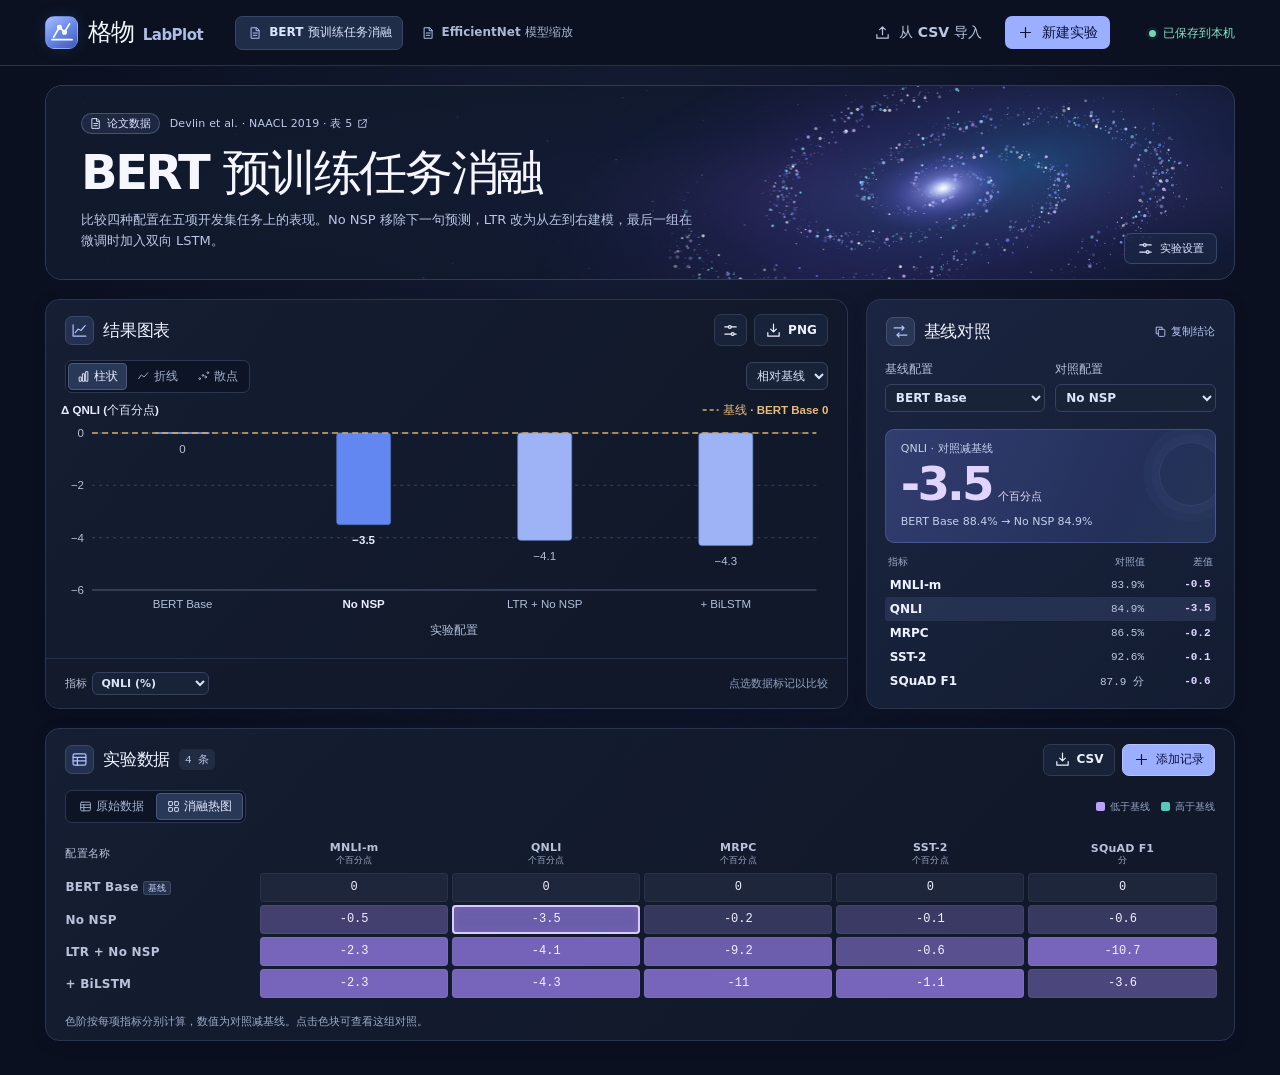
==== index.html @ 2a8a1d6f "feat: build the offline ablation workspace with linked heatmaps and animated stars" ====
<!doctype html>
<html lang="zh-CN">
<head>
  <meta charset="utf-8">
  <meta name="viewport" content="width=device-width, initial-scale=1">
  <meta name="theme-color" content="#f5f7f3">
  <title>格物 LabPlot · 论文实验记录台</title>
  <link rel="icon" href="data:image/svg+xml,%3Csvg xmlns='http://www.w3.org/2000/svg' viewBox='0 0 32 32'%3E%3Crect width='32' height='32' rx='7' fill='%23145243'/%3E%3Cpath d='M6 23l6-10 5 4 8-11' fill='none' stroke='%23d7f0b3' stroke-width='3'/%3E%3C/svg%3E">
  <link rel="stylesheet" href="app.css">
  <script defer src="model.js"></script>
  <script defer src="chart.js"></script>
  <script defer src="stars.js"></script>
  <script defer src="app.js"></script>
</head>
<body>
  <a class="skip" href="#main">跳到实验内容</a>
  <div class="shell">
    <aside class="sidebar" id="sidebar" aria-label="实验册导航">
      <div class="brand"><span class="brand-mark" aria-hidden="true"><svg viewBox="0 0 36 36"><path d="M6 26h24M8 23l7-12 6 6 6-10"/><circle cx="15" cy="11" r="2"/><circle cx="21" cy="17" r="2"/></svg></span><span>格物 <b>LabPlot</b></span></div>
      <div class="side-heading"><h2>我的实验册</h2><span id="book-count"></span></div>
      <button class="new-book" id="new-book"><i data-icon="plus"></i>新建实验</button>
      <nav id="library" aria-label="实验列表"></nav>
      <div class="side-bottom">
        <button class="side-import" id="import-book"><i data-icon="upload"></i>从 CSV 导入</button>
        <div class="workspace-info"><i data-icon="drive"></i><div><b>本地工作区</b><small>数据存储在当前浏览器</small></div></div>
      </div>
    </aside>
    <button class="scrim" id="scrim" aria-label="关闭实验册" hidden></button>
    <main id="main">
      <header class="topbar">
        <div class="crumb"><button id="menu" class="icon-button mobile-menu" aria-label="打开实验册" aria-controls="sidebar" aria-expanded="false"><i data-icon="menu"></i></button><i class="desk-crumb" data-icon="notebook"></i><span>实验册</span><span class="slash">/</span><strong>实验工作台</strong></div>
        <div id="save-status" role="status"></div>
      </header>
      <div class="content">
        <div id="warning" class="warning" role="alert" hidden></div>
        <section id="workspace" aria-label="当前实验">
          <div class="intro">
            <canvas id="starfield" aria-hidden="true"></canvas>
            <div class="intro-text"><div class="meta" id="meta"></div><h1 id="title"></h1><p id="description"></p></div>
            <button id="edit-book" class="button subtle"><i data-icon="sliders"></i>实验设置</button>
          </div>
          <div class="analysis-grid">
            <section class="plot-card card" aria-labelledby="plot-title">
              <header class="card-head"><div class="section-name"><span class="section-icon"><i data-icon="chart"></i></span><h2 id="plot-title">结果图表</h2></div>
                <div class="actions"><button class="icon-button" id="style-chart" title="图表样式" aria-label="图表样式"><i data-icon="sliders"></i></button><button class="button small" id="png"><i data-icon="download"></i>PNG</button></div>
              </header>
              <div class="plot-toolbar">
                <div class="segmented" role="group" aria-label="图表类型"><button data-type="bar"><i data-icon="bars"></i>柱状</button><button data-type="line"><i data-icon="line"></i>折线</button><button data-type="scatter"><i data-icon="scatter"></i>散点</button></div>
                <label class="select-wrap"><span class="sr-only">数据显示</span><select id="mode"><option value="delta">相对基线</option><option value="raw">原始数值</option></select></label>
              </div>
              <div class="plot" id="plot" aria-label="交互图表"></div>
              <div class="plot-footer"><div class="axis-controls"><label id="x-wrap" hidden>X 轴 <select id="x-axis"></select></label><label><span id="y-caption">指标</span> <select id="y-axis"></select></label></div><span class="plot-hint">点选数据标记以比较</span></div>
            </section>
            <section class="comparison card" aria-labelledby="comparison-title">
              <header class="card-head"><div class="section-name"><span class="section-icon"><i data-icon="compare"></i></span><h2 id="comparison-title">基线对照</h2></div><button class="copy-label" id="copy-result" title="复制当前指标的对照描述"><i data-icon="copy"></i>复制结论</button></header>
              <div class="compare-body">
                <div class="pair"><label>基线配置<select id="baseline"></select></label><label>对照配置<select id="selected"></select></label></div>
                <div id="comparison-readout" aria-live="polite"></div>
              </div>
            </section>
          </div>
          <section class="data-card card" aria-labelledby="table-title">
            <header class="card-head"><div class="section-name"><span class="section-icon"><i data-icon="table"></i></span><h2 id="table-title">实验数据</h2><span id="table-count" class="count"></span></div><div class="actions"><button class="button small" id="csv"><i data-icon="download"></i>CSV</button><button class="button small primary" id="add-row"><i data-icon="plus"></i>添加记录</button></div></header>
            <div class="matrix-toolbar"><div class="segmented" role="group" aria-label="数据视图"><button data-view="table"><i data-icon="table"></i>原始数据</button><button data-view="heat"><i data-icon="heat"></i>消融热图</button></div><span id="matrix-key" hidden><i></i>低于基线 <i></i>高于基线</span></div>
            <div id="raw-table" class="table-scroll"><table><thead id="thead"></thead><tbody id="tbody"></tbody></table></div>
            <div id="heat-table" class="table-scroll" hidden></div>
            <p class="table-help" id="table-help"></p>
          </section>
        </section>
        <section id="empty-library" class="card empty" hidden><h1>新建第一份实验记录</h1><p>给实验命名并设置指标，或从已有的 CSV 表格开始。</p><button class="button primary" id="first-book">新建实验</button></section>
      </div>
    </main>
  </div>
  <dialog id="dialog"><form id="dialog-form"><header class="dialog-head"><h2 id="dialog-title"></h2><button class="icon-button" type="button" data-close aria-label="关闭"><i data-icon="close"></i></button></header><div id="dialog-body"></div><p id="dialog-error" role="alert" hidden></p><footer class="dialog-foot"><button class="button" type="button" data-close>取消</button><button id="dialog-submit" class="button primary" type="submit">保存</button></footer></form></dialog>
  <div class="toast" id="toast" role="status" hidden></div>
  <noscript>请启用 JavaScript 以编辑数据、绘图和保存实验。</noscript>
</body>
</html>
---- app.css ----
:root{
  color-scheme:dark;--ink:#edf2ff;--muted:#b8c2d9;--dim:#96a4c3;--line:#303b54;
  --green:#a8bcff;--deep:#647ce0;--pale:#2b3458;--paper:#0a1020;--white:#11192b;--warm:#ddae75;
  --sans:Inter,"PingFang SC","Microsoft YaHei",system-ui,sans-serif;
  --mono:"SFMono-Regular","IBM Plex Mono",Consolas,ui-monospace,monospace;
  font:14px/1.55 var(--sans);color:var(--ink);background:var(--paper);font-synthesis:none
}
*,*::before,*::after{box-sizing:border-box}
body{margin:0}button,input,select,textarea{font:inherit;color:inherit}button,select{cursor:pointer}
button{border:0;background:none}a{color:var(--green);text-underline-offset:3px}button:disabled,select:disabled{cursor:not-allowed;opacity:.5}
button:focus-visible,a:focus-visible,select:focus-visible,input:focus-visible,textarea:focus-visible{outline:3px solid #b9a0ff;outline-offset:2px}
[hidden]{display:none!important}h1,h2,h3,p{margin:0}button,select,a,input{touch-action:manipulation}button{font-weight:560}
svg.ico{width:17px;height:17px;stroke:currentColor;stroke-width:1.7;stroke-linecap:round;stroke-linejoin:round;fill:none;flex:none;display:inline-block}
.sr-only,.skip:not(:focus){position:absolute;width:1px;height:1px;overflow:hidden;clip-path:inset(50%);white-space:nowrap}
.skip:focus{position:fixed;top:10px;left:12px;z-index:20;background:#182238;padding:8px 14px}
.shell{display:grid;grid-template-columns:228px minmax(0,1fr);min-height:100vh}
.sidebar{position:sticky;top:0;height:100vh;height:100dvh;display:flex;flex-direction:column;padding:0 18px 14px;background:#0a1020;border-right:1px solid var(--line);z-index:5}
.brand{min-height:83px;display:flex;gap:11px;align-items:center;padding:0 9px;letter-spacing:-.07em;font-size:25px;font-weight:780}
.brand b{color:#a8bcff;font:560 14px/1 var(--sans);letter-spacing:-.04em;margin-left:3px}
.brand-mark{width:38px;height:38px;display:grid;place-items:center;background:var(--deep);border-radius:11px}
.brand-mark svg{width:30px;height:30px;fill:var(--deep);stroke:#edf0ff;stroke-width:2.1;stroke-linecap:round;stroke-linejoin:round}
.side-heading{margin:31px 9px 13px;display:flex;align-items:center;justify-content:space-between;color:#b8c2d9}
.side-heading h2{font-size:12px;letter-spacing:.1em;font-weight:650}.side-heading span{font:12px var(--mono)}
.new-book,.side-import{height:37px;width:100%;border-radius:7px;display:flex;align-items:center;justify-content:center;gap:8px}
.new-book{color:#fff;background:var(--deep);margin-bottom:17px}.new-book:hover,.primary:hover{background:#9faeff}
#library{display:flex;flex-direction:column;gap:6px;overflow-y:auto;margin-inline:-2px;padding:2px}
.library-item{display:flex;width:100%;align-items:center;text-align:left;padding:10px;gap:9px;border:1px solid transparent;border-radius:8px;min-width:0}
.library-item:hover,.side-import:hover{background:#171f32}.library-item[aria-current=true]{background:#2b3458;border-color:#28354e;color:#edf2ff}
.book-symbol{width:29px;height:32px;border-radius:6px;background:#171f32;display:grid;place-items:center;flex:none;color:#b8c2d9}
.library-item[aria-current=true] .book-symbol{background:#394a78;color:var(--deep)}
.book-label{overflow:hidden;display:block}.book-label b,.book-label small{display:block;white-space:nowrap;overflow:hidden;text-overflow:ellipsis}.book-label b{font-size:13px;font-weight:650}.book-label small{color:#96a4c3;font-size:11px;margin-top:2px}
.side-bottom{margin-top:auto;padding-top:14px}.side-import{justify-content:flex-start;padding-left:10px;color:#b8c2d9}.workspace-info{display:flex;align-items:center;gap:10px;border-top:1px solid #303b54;padding:17px 8px 3px;margin-top:12px}.workspace-info>svg{width:21px;height:21px;color:#b8c2d9}.workspace-info b,.workspace-info small{display:block}.workspace-info b{font-size:12px}.workspace-info small{font-size:11px;color:var(--muted)}
main{min-width:0}.topbar{height:61px;border-bottom:1px solid var(--line);display:flex;align-items:center;justify-content:space-between;padding:0 clamp(20px,3vw,52px);background:#0a1020}
.crumb,.actions,.section-name,.meta,.axis-controls,.legend,#save-status{display:flex;align-items:center;gap:9px}
.crumb{font-size:12px;color:var(--dim)}.crumb strong{font-weight:600;color:#edf2ff}.crumb .slash{color:#96a4c3;margin:0 2px}.crumb .ico{width:15px;height:15px}
#save-status{gap:7px;font-size:12px;color:#88e0c9}.status-dot{width:7px;height:7px;border-radius:50%;background:#88e0c9;box-shadow:0 0 0 3px #394a78}.status-dot.warn{background:#ddae75;box-shadow:0 0 0 3px #343042}
.content{max-width:1560px;margin:0 auto;padding:clamp(24px,3.2vw,48px) clamp(18px,3vw,52px) 40px}
.intro{display:flex;align-items:center;justify-content:space-between;gap:16px;margin:0 0 25px}.intro-text{min-width:0}.meta{gap:7px;min-height:19px;font-size:11px;letter-spacing:.015em;color:var(--muted);flex-wrap:wrap}.meta a{color:#b8c2d9;text-decoration:none;display:inline-flex;gap:4px;align-items:center}.meta a:hover{text-decoration:underline}.meta .ico{width:13px;height:13px}
.meta-badge{display:inline-flex;align-items:center;gap:5px;border:1px solid #303b54;background:#2b3458;border-radius:5px;color:#a8bcff;padding:1px 6px;font-weight:650}
.intro h1,.empty h1{font-size:clamp(28px,3.1vw,44px);line-height:1.18;letter-spacing:-.055em;font-weight:730;margin:11px 0 8px;overflow-wrap:anywhere}
.intro p{font-size:13px;color:var(--muted);line-height:1.65;max-width:830px}
.button,.icon-button{display:inline-flex;align-items:center;justify-content:center;gap:6px;border:1px solid #303b54;background:#182238;border-radius:7px;min-height:35px;padding:6px 12px;line-height:1.25;white-space:nowrap;font-size:13px}
.button:hover,.icon-button:hover{background:#171f32;border-color:#394a78}.button.subtle{background:transparent}.button.small,.icon-button{font-size:12px;min-height:32px;padding:5px 10px}.icon-button{width:33px;padding:4px}.button.primary,.primary{background:var(--deep);color:white;border-color:var(--deep)}.button.primary:hover{background:#9faeff}
.mobile-menu,.scrim{display:none}.analysis-grid{display:grid;grid-template-columns:minmax(0,1.95fr) minmax(255px,.9fr);gap:18px;align-items:stretch}
.card{background:var(--white);border:1px solid var(--line);border-radius:13px;box-shadow:0 2px 4px #00000018;min-width:0;overflow:hidden}
.card-head{min-height:62px;display:flex;align-items:center;justify-content:space-between;padding:14px 19px;gap:12px}.section-name{gap:9px;min-width:0}.section-name h2{font-size:17px;letter-spacing:-.025em;font-weight:680;line-height:1.35;overflow-wrap:anywhere}.section-icon{height:29px;width:29px;display:grid;place-items:center;border:1px solid #303b54;background:#2b3458;border-radius:7px;color:#a8bcff;flex:none}
.actions{gap:7px;flex:none}.plot-toolbar{display:flex;align-items:center;justify-content:space-between;gap:6px;padding:0 19px 6px;flex-wrap:wrap}
.segmented{display:inline-flex;background:#171f32;border:1px solid #303b54;border-radius:7px;padding:2px;gap:1px}.segmented button{display:inline-flex;align-items:center;gap:4px;font-size:12px;color:#b8c2d9;min-height:26px;padding:3px 8px;border-radius:4px;border:1px solid transparent}.segmented .ico{width:13px;height:13px}.segmented [aria-pressed=true]{color:var(--deep);background:#182238;border-color:#303b54;box-shadow:0 1px 2px #080d271a}
select{max-width:100%;min-width:0;background-color:#fff;border:1px solid #303b54;border-radius:6px;padding:5px 6px;font-size:12px;color:#b8c2d9}
.plot{width:100%;padding:0 12px;line-height:0}.plot>svg{max-width:100%;width:100%;height:auto;display:block}.plot [data-row]{cursor:pointer}
.plot-footer{padding:11px 19px;border-top:1px solid #303b54;display:flex;justify-content:space-between;align-items:center;gap:8px;min-height:50px;flex-wrap:wrap}
.axis-controls{flex-wrap:wrap;gap:8px}.axis-controls label{font-size:11px;color:var(--muted);display:inline-flex;gap:5px;align-items:center}.axis-controls select{font-weight:580;font-size:11px;padding:3px 4px;max-width:135px}.legend{color:var(--muted);font-size:11px;overflow-wrap:anywhere;gap:5px}.rule{width:15px;border-top:2px dashed #ddae75;display:inline-block}
.comparison{background:#171f32}.comparison .card-head{padding-bottom:7px}.comparison .section-icon{background:#2b3458;border-color:#303b54}
.compare-body{padding:3px 18px 15px}.pair{display:grid;grid-template-columns:1fr 1fr;gap:10px}.pair label,.field{display:flex;flex-direction:column;gap:5px;font-weight:550;font-size:12px;color:var(--muted)}.pair select{width:100%;font-weight:600}
.readout{margin:17px 0 11px;padding:12px 14px;background:var(--deep);color:#fff;border-radius:9px}.readout .cap{font-size:11px;color:#c4cced}.big-delta{display:flex;align-items:baseline;gap:6px;margin-top:1px;color:#edf0ff;font-variant-numeric:tabular-nums}.big-delta b{font:600 clamp(30px,3vw,44px)/1.12 var(--sans);letter-spacing:-.055em}.big-delta small{color:#edf0ff;font-size:11px}.raw-pair{color:#edf0ff;font-size:11px;margin-top:3px;font-variant-numeric:tabular-nums;overflow-wrap:anywhere}
.score-list{margin:0;padding:0;list-style:none}.score-list button{display:grid;grid-template-columns:minmax(66px,1fr) minmax(25px,.75fr) 49px;align-items:center;gap:8px;width:100%;padding:3px 3px;font-size:11px;text-align:left;line-height:1.35;border-radius:3px}.score-list button:hover,.score-list button[aria-pressed=true]{background:#2b3458}.score-name{overflow:hidden;text-overflow:ellipsis;white-space:nowrap}.score-track{height:4px;background:#171f32;border-radius:3px;overflow:hidden}.score-track span{display:block;height:100%;background:#647ce0;border-radius:3px}.score-val{text-align:right;font-family:var(--mono);font-size:10px}
.data-card{margin-top:19px}.data-card .card-head{min-height:61px}.count{font:11px var(--mono);padding:3px 6px;border-radius:5px;background:#171f32;color:#a8bcff}
.table-scroll{overflow-x:auto;max-height:500px;scrollbar-width:thin}table{width:100%;border-collapse:separate;border-spacing:0;font-size:13px}th,td{text-align:right;white-space:nowrap;border-bottom:1px solid #28354e;padding:8px 12px}th{position:sticky;top:0;z-index:1;background:#171f32;color:#b8c2d9;font-weight:600;font-size:11px;letter-spacing:.02em}th:first-child,td:first-child{padding-left:19px;text-align:left}th:last-child,td:last-child{padding-right:18px;width:78px}td{font-family:var(--mono);font-variant-numeric:tabular-nums}tr.is-selected td{background:#2b3458}tr.is-selected td:first-child{box-shadow:inset 3px 0 #88e0c9}tr:hover td{background:#171f32}tr.is-selected:hover td{background:#2b3458}
.row-select{display:inline-flex;align-items:center;gap:8px;text-align:left;max-width:210px;white-space:normal;overflow-wrap:anywhere;font:620 12px var(--sans);padding:3px 0;line-height:1.5}.row-select .dot{width:8px;height:8px;border-radius:100%;border:1.5px solid #c4cced;flex:none}.is-selected .dot{background:var(--green);border-color:var(--green)}.baseline-tag{font:550 9px var(--sans);border:1px solid #303b54;border-radius:3px;padding:1px 4px;background:#171f32;color:#b8c2d9}
.row-action{height:27px;width:27px;display:inline-grid;place-items:center;border-radius:5px;color:#a8bcff}.row-action:hover{background:#2b3458;color:var(--deep)}.row-action .ico{height:15px;width:15px}.table-help{color:var(--dim);padding:9px 19px;font-size:11px;line-height:1.5}.empty{padding:28px}.empty p{color:var(--muted);margin-bottom:18px}.empty-cell{padding:20px!important;text-align:center!important;font:13px var(--sans);color:var(--muted)}.missing{color:#96a4c3}
.warning,#dialog-error{border-radius:7px;background:#343042;color:#ffd6a2;font-size:13px;padding:9px 12px}.warning{margin-bottom:15px}
dialog{width:min(465px,calc(100% - 28px));padding:0;border:1px solid var(--line);border-radius:13px;background:#182238;color:var(--ink);box-shadow:0 15px 70px #152b2430;max-height:90dvh}dialog::backdrop{background:#020518b8}.dialog-head,.dialog-foot{display:flex;align-items:center;gap:9px;padding:15px 20px}.dialog-head{justify-content:space-between;border-bottom:1px solid #303b54}.dialog-head h2{font-size:19px;letter-spacing:-.03em}.dialog-foot{justify-content:flex-end;border-top:1px solid #303b54;background:#171f32}.dialog-foot .danger{margin-right:auto;color:#ffb1ac;border-color:#6c474c}#dialog-body{padding:18px 20px;display:grid;gap:13px}#dialog-error{margin:0 20px 14px}.field input,.field textarea,.field select{border:1px solid #303b54;border-radius:6px;background:#182238;padding:8px 9px;width:100%;font-size:13px;color:var(--ink)}.field input[type=color]{height:38px;padding:3px}.field textarea{resize:vertical;min-height:65px}.fields{display:grid;grid-template-columns:1fr 1fr;gap:11px}.check{display:flex;align-items:center;gap:7px;font-size:13px}.check input{accent-color:var(--green)}.form-help{font-size:12px;line-height:1.6;color:var(--muted)}.field input[type=file]{width:100%;padding:6px}
.toast{position:fixed;bottom:18px;left:50%;transform:translateX(-50%);z-index:20;border:1px solid #121a2b;background:#121a2b;color:#fff;font-size:13px;border-radius:7px;padding:9px 18px;max-width:90vw;text-align:center;box-shadow:0 4px 18px #172d2026}
@media(min-width:1500px){.shell{grid-template-columns:246px minmax(0,1fr)}.content{padding-top:48px}.compare-body{padding-inline:22px}.sidebar{padding-inline:22px}}
@media(max-width:1150px){.shell{grid-template-columns:198px minmax(0,1fr)}.sidebar{padding-inline:13px}.content{padding-inline:22px}.analysis-grid{gap:12px;grid-template-columns:minmax(0,1.6fr) minmax(230px,1fr)}.card-head{padding-inline:14px}.plot-toolbar,.plot-footer{padding-inline:13px}.compare-body{padding-inline:13px}.intro h1{font-size:34px}.section-name h2{font-size:16px}th,td{padding-inline:8px}}
@media(max-width:950px){.shell{grid-template-columns:1fr}.sidebar{position:fixed;left:0;top:0;width:240px;transform:translateX(-105%);transition:transform .18s}.side-open .sidebar{transform:none}.side-open .scrim{display:block;position:fixed;inset:0;background:#040819aa;z-index:4}.mobile-menu{display:inline-flex}.desk-crumb{display:none!important}.topbar{height:53px}.content{padding-top:24px}}
@media(max-width:680px){.analysis-grid{grid-template-columns:minmax(0,1fr);gap:12px}.content{padding:20px 12px 26px}.topbar{padding:0 13px}.intro{position:relative;display:block;margin-bottom:16px}.intro h1{font-size:29px;margin:9px 0 5px}.intro p{font-size:12px}.intro .subtle{margin-top:8px;min-height:29px;font-size:11px;padding:4px 8px}.intro .subtle .ico{width:13px;height:13px}.meta{font-size:10px}.comparison .card-head{min-height:47px}.compare-body{padding-bottom:13px}.readout{margin:10px 0 7px}.data-card{margin-top:12px}.section-name{gap:6px}.card-head{min-height:53px}.section-name h2{font-size:16px}.data-card .card-head{min-height:53px}.plot{padding-inline:5px}.data-card .actions{gap:4px}.button.small{padding:5px 7px}.table-help{padding-inline:12px}th:first-child,td:first-child{padding-left:12px}th:last-child,td:last-child{padding-right:10px}.table-scroll{max-height:420px}.pair{grid-template-columns:1fr 1fr}.big-delta b{font-size:36px}}
@media(prefers-reduced-motion:reduce){*{transition:none!important;scroll-behavior:auto!important}}
.plot-card{display:flex;flex-direction:column}.plot-footer{margin-top:auto}.plot-hint,.copy-label{font-size:11px;color:var(--muted)}.copy-label{display:inline-flex;align-items:center;gap:4px;padding:5px 0 5px 5px;border-radius:4px}.copy-label .ico{width:13px;height:13px}.copy-label:hover{text-decoration:underline;color:var(--green)}
.score-list button,.score-head{display:grid;grid-template-columns:minmax(68px,1fr) minmax(32px,.65fr) minmax(34px,.5fr);align-items:center;gap:5px}
.score-current,.score-val,.score-head span:not(:first-child){text-align:right}.score-current{color:#b8c2d9;font:10px var(--mono)}.score-head{font-size:10px;color:#96a4c3;margin:6px 3px 3px}
.matrix-toolbar{display:flex;flex-wrap:wrap;gap:9px;align-items:center;justify-content:space-between;padding:0 19px 12px}.matrix-toolbar .segmented button{padding-inline:10px}#matrix-key{display:flex;align-items:center;gap:5px;font-size:10px;color:#96a4c3}#matrix-key i{display:inline-block;width:9px;height:9px;border-radius:2px;background:#b9a0ff}#matrix-key i:nth-child(2){margin-left:6px;background:#57c8bb}
.heatmap{padding:0 13px 4px;border-collapse:separate;border-spacing:4px 3px}.heatmap th,.heatmap td{background:transparent;border:0;padding:0;text-align:center;white-space:nowrap}.heatmap thead th{font-size:11px;line-height:1.25;padding:3px 2px 4px}.heatmap thead small{display:block;font-size:9px;font-weight:450;color:var(--dim)}.heatmap th:first-child,.heatmap tr th[scope=row]{text-align:left;position:static;padding:0 7px 0 2px}.heatmap tbody th{font:590 12px var(--sans);width:17%}.heatmap td:last-child,.heatmap th:last-child{padding:0;width:auto}.heatmap tr:hover td{background:transparent}.heat-cell{display:block;width:100%;min-width:64px;padding:6px 3px;font:530 12px var(--mono);border:1px solid #b4bdff15;border-radius:4px;line-height:1.25;color:#edf2ff}.heat-cell[aria-pressed=true]{outline:2px solid #b9a0ff;outline-offset:-2px}.heat-cell:hover{box-shadow:inset 0 0 0 1px #b9a0ff}.heat-cell:focus-visible{outline:3px solid var(--green)}
@media(max-width:680px){.matrix-toolbar{padding:0 12px 8px}.heatmap{padding:0 8px 3px}.heat-cell{min-width:59px}.score-list button{padding-block:5px}}
/* The notebook navigation and sky are separate from the figure's interactive surface. */
body{background:radial-gradient(ellipse at 50% 22%,#141c34 0%,#0a1020 68%);min-height:100vh}
.brand{color:#f4f6ff;font-weight:750}.brand b{color:#adbce3;font-weight:630;letter-spacing:-.035em}.brand-mark{background:linear-gradient(145deg,#a9bcff,#6686e5 52%,#4159b5);border:1px solid #a5baff52;box-shadow:0 0 16px #557bea2a}.brand-mark svg{stroke:#fff;fill:transparent}
.button.primary,.new-book{background:#9caeff;border-color:#b4c0ff;color:#0b1537;font-weight:680}.button.primary:hover,.new-book:hover{background:#b3bfff;color:#101a37}
.button.subtle{background:#1c2947a8;border-color:#62779d6e;color:#e1e7ff}.button:hover,.icon-button:hover{border-color:#697ba4}.button:focus-visible{outline-color:#c3caff}
.topbar{background:#0a1020;color:#bac6e5}.status-dot{background:#74d4b9;box-shadow:0 0 0 3px #73d6be13}.crumb strong{color:#dce4fa}
.content{max-width:1512px;padding:19px clamp(20px,3.55vw,67px) 34px}
.intro{isolation:isolate;position:relative;overflow:hidden;margin-bottom:19px;min-height:195px;padding:23px clamp(20px,2.7vw,43px);border:1px solid #2f3b5b;border-radius:17px;background:radial-gradient(ellipse at 75% 54%,#202447 1%,#121b36 40%,#10182b 85%);display:flex;align-items:center;gap:12px}
#starfield{position:absolute;inset:0;width:100%;height:100%;pointer-events:none;z-index:-2}
.intro::after{content:"";position:absolute;inset:0;z-index:-1;pointer-events:none;background:linear-gradient(90deg,#11192ce6 0%,#11192ca6 33%,transparent 65%)}
.intro-text{max-width:63%;position:relative}.intro h1{font-size:clamp(32px,3.75vw,56px);letter-spacing:-.05em;line-height:1.12;margin:12px 0 9px;color:#f5f6ff}.intro p{color:#bac7e3;font-size:13px;max-width:620px}.meta{color:#b0bbdf;gap:10px}.meta a{color:#bdc9e7}.meta-badge{background:#7d8dcc22;border-color:#9aa6ea52;color:#e1e6ff;padding:1px 7px;border-radius:20px}.intro .subtle{position:absolute;right:17px;bottom:15px;backdrop-filter:blur(8px);min-height:30px;font-size:11px}
.card{background:linear-gradient(132deg,#151e32,#101829 78%);border-color:#2a3650;border-radius:14px;box-shadow:0 3px 15px #05091724}.card-head{min-height:57px}.section-icon{color:#b0c2ff;background:#243050;border:1px solid #3a4969}.section-name h2{color:#eef2ff;letter-spacing:-.02em}
.segmented{background:#0c1425;border-color:#2c3751}.segmented [aria-pressed=true]{background:#2a3858;color:#e5ebff;border-color:#485a82}.segmented button{color:#a4b3d0}.plot-toolbar select,.axis-controls select,.pair select{background-color:#182338;border-color:#35435e;color:#d9e3fa}.plot-footer{border-color:#26324a;background:#11192a88}.plot-hint{color:#91a2c2}
.plot>svg>rect[width="100%"]{fill:transparent}.plot>svg text{fill:#b2c0d9}.plot>svg text[font-weight="600"],.plot>svg text[font-weight="650"],.plot>svg text[font-weight="700"]{fill:#e9edff}.plot>svg text[fill="#92691e"]{fill:#e7bc79}.plot>svg line[stroke="#dfe8e2"]{stroke:#37435c}.plot>svg line[stroke="#aebdb5"]{stroke:#53617b}.plot>svg line[stroke="#92691e"]{stroke:#d8ac68}
.plot [data-row]:focus-visible{outline:1px solid #b2c3ff}.plot [data-row]:hover{filter:brightness(1.15)}
.comparison{background:linear-gradient(138deg,#1b2440 0%,#172139 46%,#131c31)}.comparison .section-icon{background:#293656;border-color:#415072}.comparison .card-head{padding-bottom:8px}.copy-label{color:#b4c6f1}
.readout{position:relative;background:linear-gradient(115deg,#323d70,#24305a 72%,#233455);border:1px solid #8798e34a;padding:10px 15px 12px;overflow:hidden}.readout .cap,.raw-pair{color:#c3cfea}.big-delta{color:#e1d5ff}.big-delta b{font-size:clamp(38px,3.65vw,55px);font-weight:570;letter-spacing:-.06em}.big-delta small{color:#e1def5}.readout:after{content:"";position:absolute;right:-8px;top:12px;width:64px;height:64px;border:1px solid #858ed727;border-radius:50%;box-shadow:0 0 0 8px #8795e309,0 0 0 16px #8795e308;pointer-events:none}
.score-list button,.score-head{grid-template-columns:minmax(70px,1fr) minmax(43px,.62fr) minmax(40px,.4fr)}.score-list button{padding:4px 5px;font-size:12px}.score-current,.score-val{font-size:11px}.score-current{color:#bcc8e0}.score-val{color:#dcd5ff}.score-list button:hover,.score-list button[aria-pressed=true]{background:#35426985}.score-head{color:#9bacca}
.table-scroll{scrollbar-color:#414f6c transparent}.heatmap,.heatmap tr:hover td{background:transparent}.heatmap thead small{color:#9daac4}.heat-cell{color:#f4f1ff;border-color:#c1c9f412;min-height:29px}.heat-cell[aria-pressed=true]{outline-color:#d9cbff;box-shadow:inset 0 0 10px #d5c6ff22}.heat-cell:hover{box-shadow:inset 0 0 0 1px #c7bdff}.baseline-tag{color:#c8d4fa;background:#26324c;border-color:#3c4a67}.count{background:#212c43;color:#b8c4e1}.table-help{color:#9aabc8}
dialog{background:#151e30;border-color:#364761}dialog .dialog-head,.dialog-foot{border-color:#34415b}.dialog-foot{background:#111b2f}.field input,.field textarea,.field select{color:#e5edff;background:#0e182b}.warning,#dialog-error{color:#ffdeab;background:#403442}
@media(min-width:951px){
 .shell{display:block}.sidebar{position:relative;top:auto;width:100%;height:66px;min-height:66px;display:flex;flex-direction:row;align-items:center;gap:13px;padding:0 170px 0 clamp(22px,3.55vw,67px);border:0;border-bottom:1px solid #27324b;background:#0b1120}
 .brand{min-height:0;padding:0 19px 0 0;flex:none;font-size:24px;gap:10px}.brand-mark{width:33px;height:33px;border-radius:9px}.brand b{font-size:15px}
 .side-heading,.workspace-info{display:none}#library{order:1;display:flex;flex-direction:row;gap:5px;flex:1;min-width:0;overflow-x:auto;scrollbar-width:thin;align-items:center}
 .library-item{width:auto;min-width:max-content;padding:6px 10px;gap:5px;border-radius:7px;color:#aab8d1}.library-item:hover{background:#1c2740}.library-item[aria-current=true]{background:#202d48;border-color:#34466c;color:#dce5ff}.book-symbol,.library-item[aria-current=true] .book-symbol{width:18px;height:20px;color:#b0bff0;background:transparent}.book-symbol .ico{width:14px;height:14px}.book-label b{font-size:12px}.book-label small{display:none}
 .side-bottom{margin:0;padding:0;order:2;flex:none}.new-book{order:3;height:33px;width:auto;flex:none;margin:0;padding:0 12px}.side-import{height:33px;width:auto;padding:0 10px;color:#b9c7e0}.side-import:hover{background:#1b263d}
 .topbar{position:absolute;right:clamp(18px,3.55vw,65px);top:0;height:66px;z-index:6;border:0;padding:0;background:transparent;pointer-events:none}.topbar .crumb{display:none}
 .analysis-grid{grid-template-columns:minmax(0,1.98fr) minmax(270px,.91fr)}
}
@media(max-width:950px){.sidebar{background:#101a2d}.brand b{color:#b8c5ec}.brand{min-height:66px}.side-heading h2{color:#afbcda}.library-item[aria-current=true]{color:#e7edff}.library-item[aria-current=true] .book-symbol{color:#b5c8ff}.content{padding:14px 18px 30px}.intro{min-height:181px}.intro h1{font-size:36px}}
@media(max-width:680px){.content{padding:10px 10px 24px}.intro{padding:18px 13px 39px;min-height:186px;border-radius:13px;margin-bottom:12px}.intro-text{max-width:92%}.intro h1{font-size:clamp(25px,7.2vw,34px)}.intro p{max-width:80%;font-size:11px;line-height:1.6}.intro .meta{gap:6px}.intro .subtle{right:10px;bottom:9px}.intro::after{background:linear-gradient(90deg,#10182be6 2%,#10182b7a 43%,transparent 82%)}.analysis-grid{gap:11px}.topbar{height:48px}.card{border-radius:11px}.raw-pair{font-size:12px}.big-delta b{font-size:38px}.table-help{font-size:11px}}
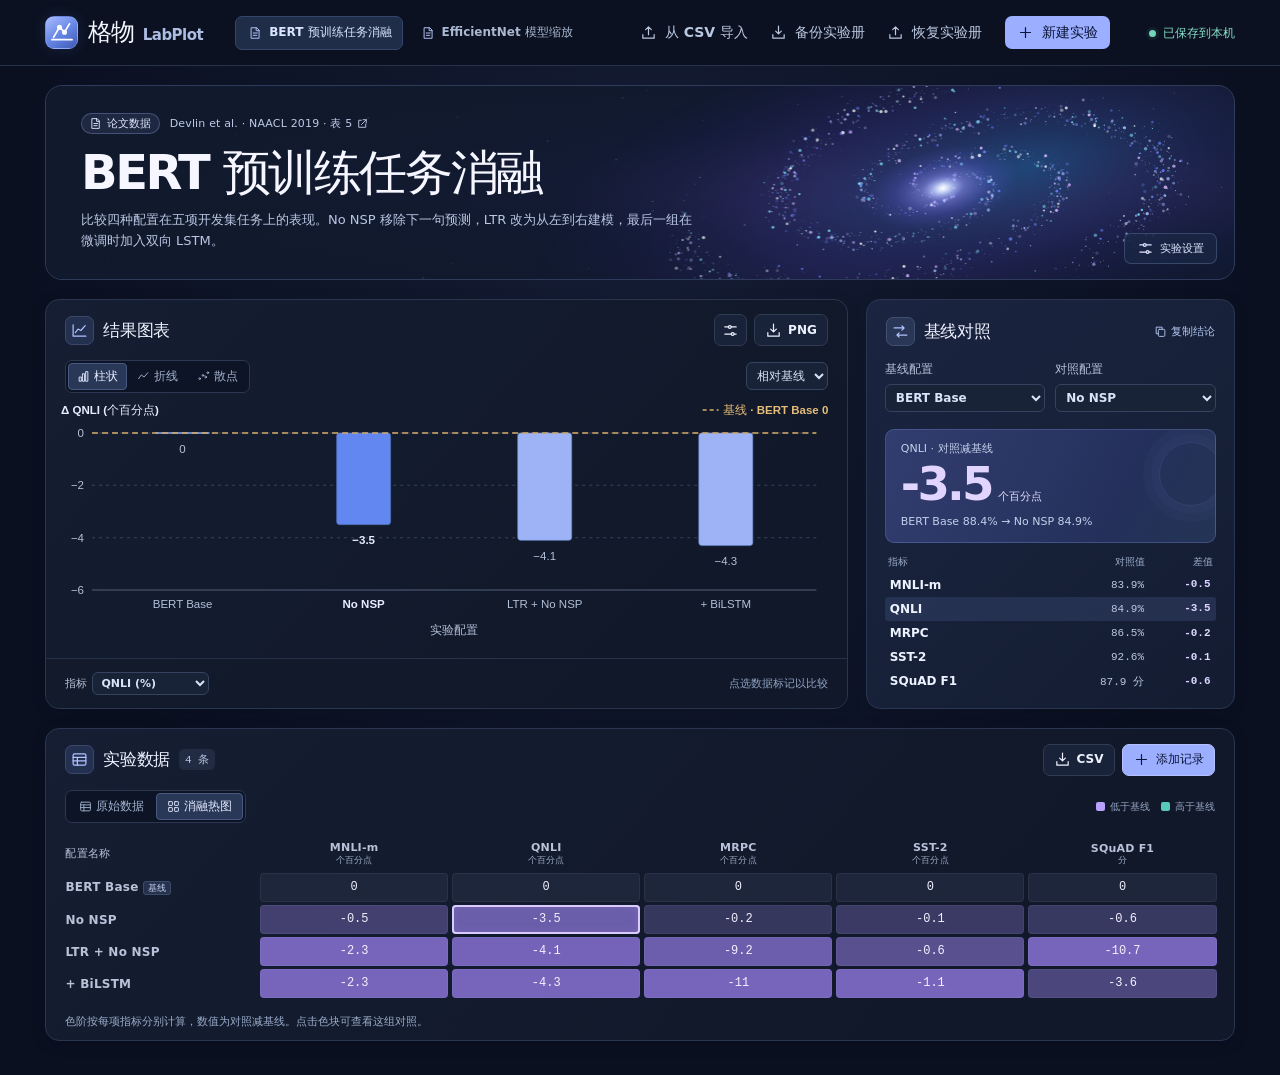
==== commit 274d014c: "feat: add complete notebook backup and restore" ====
--- a/index.html
+++ b/index.html
@@ -22,6 +22,8 @@
       <nav id="library" aria-label="实验列表"></nav>
       <div class="side-bottom">
         <button class="side-import" id="import-book"><i data-icon="upload"></i>从 CSV 导入</button>
+        <button class="side-import" id="backup-book"><i data-icon="download"></i>备份实验册</button>
+        <button class="side-import" id="restore-book"><i data-icon="upload"></i>恢复实验册</button>
         <div class="workspace-info"><i data-icon="drive"></i><div><b>本地工作区</b><small>数据存储在当前浏览器</small></div></div>
       </div>
     </aside>
--- a/app.css
+++ b/app.css
@@ -98,6 +98,7 @@
  .side-heading,.workspace-info{display:none}#library{order:1;display:flex;flex-direction:row;gap:5px;flex:1;min-width:0;overflow-x:auto;scrollbar-width:thin;align-items:center}
  .library-item{width:auto;min-width:max-content;padding:6px 10px;gap:5px;border-radius:7px;color:#aab8d1}.library-item:hover{background:#1c2740}.library-item[aria-current=true]{background:#202d48;border-color:#34466c;color:#dce5ff}.book-symbol,.library-item[aria-current=true] .book-symbol{width:18px;height:20px;color:#b0bff0;background:transparent}.book-symbol .ico{width:14px;height:14px}.book-label b{font-size:12px}.book-label small{display:none}
  .side-bottom{margin:0;padding:0;order:2;flex:none}.new-book{order:3;height:33px;width:auto;flex:none;margin:0;padding:0 12px}.side-import{height:33px;width:auto;padding:0 10px;color:#b9c7e0}.side-import:hover{background:#1b263d}
+ .side-bottom{display:flex;gap:2px}
  .topbar{position:absolute;right:clamp(18px,3.55vw,65px);top:0;height:66px;z-index:6;border:0;padding:0;background:transparent;pointer-events:none}.topbar .crumb{display:none}
  .analysis-grid{grid-template-columns:minmax(0,1.98fr) minmax(270px,.91fr)}
 }
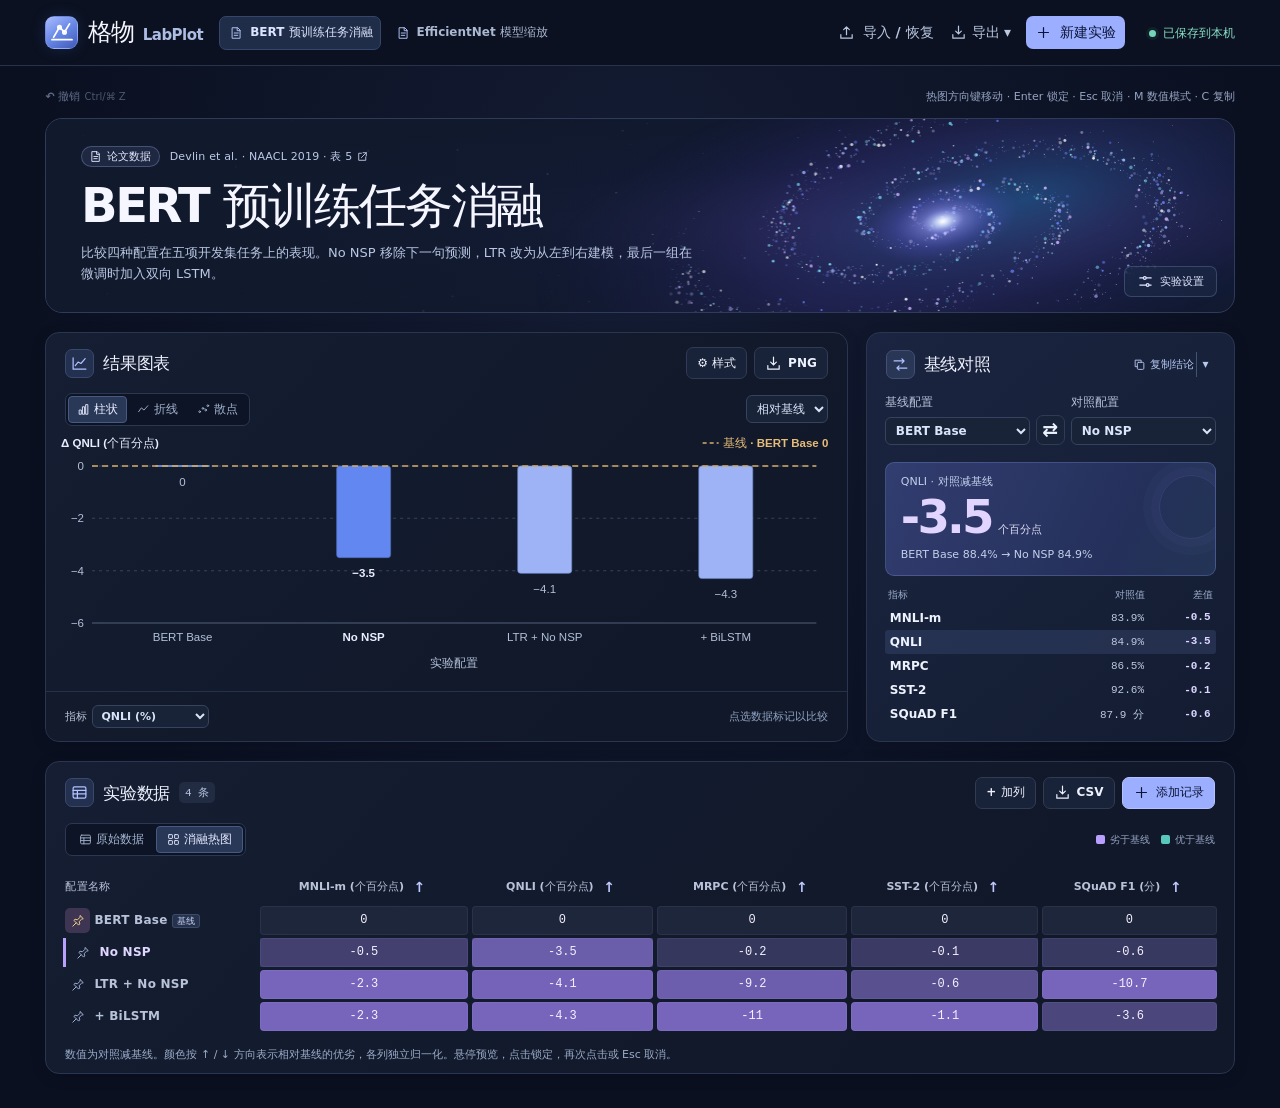
==== commit 4a595187: "feat: streamline presentation controls and portable notebook export" ====
--- a/index.html
+++ b/index.html
@@ -21,9 +21,8 @@
       <button class="new-book" id="new-book"><i data-icon="plus"></i>新建实验</button>
       <nav id="library" aria-label="实验列表"></nav>
       <div class="side-bottom">
-        <button class="side-import" id="import-book"><i data-icon="upload"></i>从 CSV 导入</button>
-        <button class="side-import" id="backup-book"><i data-icon="download"></i>备份实验册</button>
-        <button class="side-import" id="restore-book"><i data-icon="upload"></i>恢复实验册</button>
+        <button class="side-import" id="import-book"><i data-icon="upload"></i>导入 / 恢复</button>
+        <details class="file-menu"><summary class="side-import"><i data-icon="download"></i>导出 ▾</summary><div class="dropdown"><button id="backup-book">JSON 实验册备份</button><button id="export-html">含当前数据的 HTML</button></div></details>
         <div class="workspace-info"><i data-icon="drive"></i><div><b>本地工作区</b><small>数据存储在当前浏览器</small></div></div>
       </div>
     </aside>
@@ -34,6 +33,7 @@
         <div id="save-status" role="status"></div>
       </header>
       <div class="content">
+        <div class="workspace-tools"><button id="undo" class="copy-label" disabled>↶ 撤销 <kbd>Ctrl/⌘ Z</kbd></button><span>热图方向键移动 · Enter 锁定 · Esc 取消 · M 数值模式 · C 复制</span></div>
         <div id="warning" class="warning" role="alert" hidden></div>
         <section id="workspace" aria-label="当前实验">
           <div class="intro">
@@ -44,7 +44,7 @@
           <div class="analysis-grid">
             <section class="plot-card card" aria-labelledby="plot-title">
               <header class="card-head"><div class="section-name"><span class="section-icon"><i data-icon="chart"></i></span><h2 id="plot-title">结果图表</h2></div>
-                <div class="actions"><button class="icon-button" id="style-chart" title="图表样式" aria-label="图表样式"><i data-icon="sliders"></i></button><button class="button small" id="png"><i data-icon="download"></i>PNG</button></div>
+                <div class="actions"><button class="button small" id="style-chart" title="图表样式" aria-label="图表样式">⚙ 样式</button><button class="button small" id="png"><i data-icon="download"></i>PNG</button></div>
               </header>
               <div class="plot-toolbar">
                 <div class="segmented" role="group" aria-label="图表类型"><button data-type="bar"><i data-icon="bars"></i>柱状</button><button data-type="line"><i data-icon="line"></i>折线</button><button data-type="scatter"><i data-icon="scatter"></i>散点</button></div>
@@ -54,16 +54,16 @@
               <div class="plot-footer"><div class="axis-controls"><label id="x-wrap" hidden>X 轴 <select id="x-axis"></select></label><label><span id="y-caption">指标</span> <select id="y-axis"></select></label></div><span class="plot-hint">点选数据标记以比较</span></div>
             </section>
             <section class="comparison card" aria-labelledby="comparison-title">
-              <header class="card-head"><div class="section-name"><span class="section-icon"><i data-icon="compare"></i></span><h2 id="comparison-title">基线对照</h2></div><button class="copy-label" id="copy-result" title="复制当前指标的对照描述"><i data-icon="copy"></i>复制结论</button></header>
+              <header class="card-head"><div class="section-name"><span class="section-icon"><i data-icon="compare"></i></span><h2 id="comparison-title">基线对照</h2></div><div class="copy-group"><button class="copy-label" id="copy-result" title="复制当前指标的对照描述"><i data-icon="copy"></i>复制结论</button><details id="copy-menu"><summary aria-label="选择复制格式">▾</summary><div class="dropdown"><button data-copy-format="markdown">Markdown 对比句</button><button data-copy-format="latex">LaTeX booktabs 表格行</button></div></details></div></header>
               <div class="compare-body">
-                <div class="pair"><label>基线配置<select id="baseline"></select></label><label>对照配置<select id="selected"></select></label></div>
+                <div class="pair"><label>基线配置<select id="baseline"></select></label><button id="swap-pair" class="icon-button" title="互换基线与对照" aria-label="互换基线与对照">⇄</button><label>对照配置<select id="selected"></select></label></div>
                 <div id="comparison-readout" aria-live="polite"></div>
               </div>
             </section>
           </div>
           <section class="data-card card" aria-labelledby="table-title">
-            <header class="card-head"><div class="section-name"><span class="section-icon"><i data-icon="table"></i></span><h2 id="table-title">实验数据</h2><span id="table-count" class="count"></span></div><div class="actions"><button class="button small" id="csv"><i data-icon="download"></i>CSV</button><button class="button small primary" id="add-row"><i data-icon="plus"></i>添加记录</button></div></header>
-            <div class="matrix-toolbar"><div class="segmented" role="group" aria-label="数据视图"><button data-view="table"><i data-icon="table"></i>原始数据</button><button data-view="heat"><i data-icon="heat"></i>消融热图</button></div><span id="matrix-key" hidden><i></i>低于基线 <i></i>高于基线</span></div>
+            <header class="card-head"><div class="section-name"><span class="section-icon"><i data-icon="table"></i></span><h2 id="table-title">实验数据</h2><span id="table-count" class="count"></span></div><div class="actions"><button class="button small" id="add-column">+ 加列</button><button class="button small" id="csv"><i data-icon="download"></i>CSV</button><button class="button small primary" id="add-row"><i data-icon="plus"></i>添加记录</button></div></header>
+            <div class="matrix-toolbar"><div class="segmented" role="group" aria-label="数据视图"><button data-view="table"><i data-icon="table"></i>原始数据</button><button data-view="heat"><i data-icon="heat"></i>消融热图</button></div><span id="matrix-key" hidden><i></i>劣于基线 <i></i>优于基线</span></div>
             <div id="raw-table" class="table-scroll"><table><thead id="thead"></thead><tbody id="tbody"></tbody></table></div>
             <div id="heat-table" class="table-scroll" hidden></div>
             <p class="table-help" id="table-help"></p>
@@ -75,6 +75,7 @@
   </div>
   <dialog id="dialog"><form id="dialog-form"><header class="dialog-head"><h2 id="dialog-title"></h2><button class="icon-button" type="button" data-close aria-label="关闭"><i data-icon="close"></i></button></header><div id="dialog-body"></div><p id="dialog-error" role="alert" hidden></p><footer class="dialog-foot"><button class="button" type="button" data-close>取消</button><button id="dialog-submit" class="button primary" type="submit">保存</button></footer></form></dialog>
   <div class="toast" id="toast" role="status" hidden></div>
+  <div id="heat-preview" class="heat-preview" role="tooltip" hidden></div>
   <noscript>请启用 JavaScript 以编辑数据、绘图和保存实验。</noscript>
 </body>
 </html>
--- a/app.css
+++ b/app.css
@@ -104,3 +104,23 @@
 }
 @media(max-width:950px){.sidebar{background:#101a2d}.brand b{color:#b8c5ec}.brand{min-height:66px}.side-heading h2{color:#afbcda}.library-item[aria-current=true]{color:#e7edff}.library-item[aria-current=true] .book-symbol{color:#b5c8ff}.content{padding:14px 18px 30px}.intro{min-height:181px}.intro h1{font-size:36px}}
 @media(max-width:680px){.content{padding:10px 10px 24px}.intro{padding:18px 13px 39px;min-height:186px;border-radius:13px;margin-bottom:12px}.intro-text{max-width:92%}.intro h1{font-size:clamp(25px,7.2vw,34px)}.intro p{max-width:80%;font-size:11px;line-height:1.6}.intro .meta{gap:6px}.intro .subtle{right:10px;bottom:9px}.intro::after{background:linear-gradient(90deg,#10182be6 2%,#10182b7a 43%,transparent 82%)}.analysis-grid{gap:11px}.topbar{height:48px}.card{border-radius:11px}.raw-pair{font-size:12px}.big-delta b{font-size:38px}.table-help{font-size:11px}}
+
+/* Presentation controls and direct editing. */
+.workspace-tools{display:flex;align-items:center;justify-content:space-between;gap:12px;margin:0 0 10px;color:var(--dim);font-size:11px;flex-wrap:wrap}
+.workspace-tools kbd{font:10px var(--sans);opacity:.75}.workspace-tools .copy-label{padding:3px 0}
+.pair{grid-template-columns:minmax(0,1fr) 29px minmax(0,1fr);align-items:end;gap:6px}.pair .icon-button{width:29px;min-height:30px;font-size:19px;padding:0}
+.pin,.direction{display:inline-flex;align-items:center;justify-content:center;min-width:25px;min-height:25px;padding:2px 5px;color:#a1b1d3;border-radius:5px;vertical-align:middle}
+.pin{margin-right:4px;font:18px var(--sans)}.pin:hover,.direction:hover{background:#344469;color:#fff}.pin.is-baseline{background:#3d3552;color:#f3d08c}.direction{font:600 14px var(--sans);color:#bfc9ff}
+.pin .ico{width:14px;height:14px}
+.column-name{font:inherit;padding:2px 3px;white-space:normal}.column-name:hover{text-decoration:underline;color:#fff}
+.heatmap th[scope=row]{max-width:250px;white-space:normal}.heatmap tr.is-selected th[scope=row]{color:#e0d7ff;box-shadow:inset 3px 0 #b9a0ff;padding-left:7px}
+.editable-cell{cursor:text;min-width:90px}.editable-cell:hover{box-shadow:inset 0 0 0 1px #788ec3}.editable-cell:focus-visible{outline:2px solid #b9a0ff;outline-offset:-2px}
+.cell-editor{width:100%;min-width:70px;max-width:200px;border:1px solid #b9a0ff;border-radius:4px;padding:3px 5px;background:#0b1427;color:#fff;font:12px var(--mono)}.cell-editor[aria-invalid=true]{border-color:#ffab9d}.row-select:has(.cell-editor){min-width:120px}
+.heat-preview{position:fixed;z-index:30;max-width:min(380px,calc(100vw - 16px));padding:9px 12px;border:1px solid #62749f;border-radius:8px;background:#111b30;box-shadow:0 6px 24px #0008;color:#e0e8ff;font-size:12px;line-height:1.6;pointer-events:none;white-space:normal}
+.copy-group{display:flex;align-items:center;gap:2px;flex:none}.copy-group details,.file-menu{position:relative}.copy-group summary{list-style:none;cursor:pointer;border-left:1px solid #435270;padding:3px 6px;color:#b8c9ee;font-size:12px}.copy-group summary::-webkit-details-marker,.file-menu summary::-webkit-details-marker{display:none}.file-menu summary{list-style:none;cursor:pointer}
+.dropdown{position:absolute;right:0;top:calc(100% + 7px);z-index:12;min-width:200px;padding:5px;border:1px solid #4b5e83;border-radius:8px;background:#162139;box-shadow:0 8px 26px #0006}.dropdown button{display:block;width:100%;padding:9px 10px;text-align:left;border-radius:5px;font-size:12px;white-space:nowrap}.dropdown button:hover{background:#2b3b5d}.comparison{overflow:visible}.comparison .copy-group .dropdown{min-width:205px}.file-menu .side-import{gap:5px}
+.meta{flex-wrap:wrap}.meta #reset-sample{font-size:11px;padding:1px 4px;color:#e4c3a0}
+@media(min-width:951px){.sidebar{padding-right:155px;gap:8px}.brand{padding-right:8px}.side-import{padding-inline:7px}.new-book{padding-inline:9px}.library-item{padding-inline:7px}}
+@media(max-width:1100px) and (min-width:951px){.brand b{display:none}.sidebar{padding-left:20px;gap:5px}.library-item{padding:6px}.book-label b{font-size:11px}}
+@media(max-width:680px){.workspace-tools>span{font-size:10px}.data-card .card-head{flex-wrap:wrap;gap:7px}.data-card .actions{margin-left:auto}.copy-label{font-size:10px}.copy-group summary{padding-inline:5px}.pin{min-width:25px}.heatmap .column-name{max-width:120px}.file-menu .dropdown{right:0;left:0;min-width:0}.workspace-tools{gap:3px}.pair{gap:5px}}
+@media(max-width:950px){.file-menu .dropdown{top:auto;bottom:calc(100% + 7px);left:0;right:0;min-width:0}}
